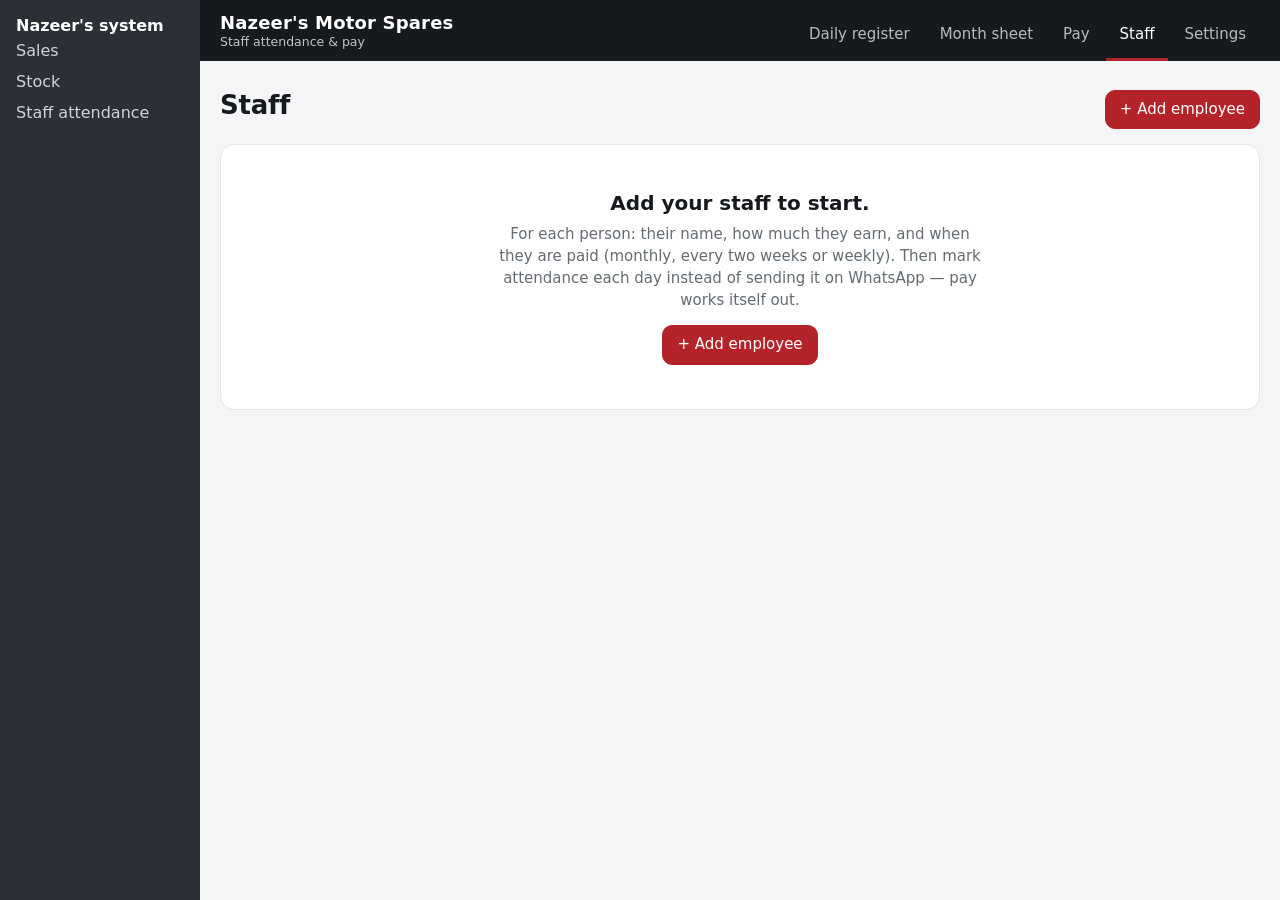
==== embed-example.html @ e1534942 "Staff attendance & pay app for Nazeer's Motor Spares Daily register, month sheet and pay worked out " ====
<!DOCTYPE html>
<html lang="en">
<head>
<meta charset="utf-8">
<meta name="viewport" content="width=device-width, initial-scale=1">
<title>Example — attendance inside another system</title>
<link rel="stylesheet" href="attendance.css">
<style>
  body { margin: 0; font-family: system-ui, sans-serif; display: grid; grid-template-columns: 200px 1fr; min-height: 100vh; }
  .host-menu { background: #2b2f36; color: #fff; padding: 16px; }
  .host-menu a { display: block; color: #cfd4da; padding: 6px 0; text-decoration: none; }
</style>
</head>
<body>
<!-- Pretend this is Nazeer's other system (stock, sales …). The attendance module lives in one element. -->
<nav class="host-menu"><b>Nazeer's system</b><a href="#">Sales</a><a href="#">Stock</a><a href="#">Staff attendance</a></nav>
<div id="staff-attendance"></div>
<script src="attendance-core.js"></script>
<script src="attendance-ui.js"></script>
<script src="embed-example.js"></script>
</body>
</html>
---- attendance.css ----
/* Nazeer's Motor Spares — attendance & pay. Every rule is scoped to .nms-att (or the print area),
   so this sheet can be added to another system without changing how that system looks. */
.nms-att {
  --na-accent: #b4232a; --na-on-accent: #fff; --na-ink: #16191d; --na-muted: #646b73; --na-line: #e3e6ea;
  --na-bg: #f4f5f7; --na-card: #fff; --na-r: 14px;
  --c-P: #1f8a4c; --c-L: #c27a00; --c-H: #6a5acd; --c-A: #c62828; --c-S: #0077a8; --c-V: #00897b; --c-O: #8a9097;
  font: 15px/1.45 system-ui, -apple-system, "Segoe UI", Roboto, sans-serif; color: var(--na-ink); background: var(--na-bg);
  min-height: 100%; position: relative; -webkit-text-size-adjust: 100%;
}
.nms-att *, .nms-att *::before, .nms-att *::after { box-sizing: border-box; }
.nms-att button, .nms-att input, .nms-att select, .nms-att textarea { font: inherit; color: inherit; }
.nms-att [hidden] { display: none !important; }
.nms-att a { color: var(--na-accent); }

.na-top { position: sticky; top: 0; z-index: 5; background: var(--na-ink); color: #fff; padding: 12px 20px 0; display: flex; flex-wrap: wrap; align-items: flex-end; justify-content: space-between; gap: 6px 20px; }
.na-brand { padding-bottom: 12px; display: grid; line-height: 1.2; }
.na-brand b { font-size: 18px; letter-spacing: .01em; }
.na-brand i { font-style: normal; font-size: 12.5px; opacity: .75; display: flex; align-items: center; gap: 6px; }
.na-dot { width: 8px; height: 8px; border-radius: 50%; background: #9aa2ab; flex: none; display: inline-block; }
.na-dot.ok { background: #2fbf6b; } .na-dot.bad { background: #e0a100; }
.na-sync { display: flex; align-items: center; gap: 8px; font-weight: 500; margin: 0 0 6px; }
.na-tabs { display: flex; gap: 2px; overflow-x: auto; scrollbar-width: none; }
.na-tabs button { border: 0; background: none; color: rgba(255, 255, 255, .7); padding: 10px 14px 12px; cursor: pointer; white-space: nowrap; border-bottom: 3px solid transparent; font-weight: 500; }
.na-tabs button:hover { color: #fff; }
.na-short { display: none; }
.na-tabs button.on { color: #fff; border-bottom-color: var(--na-accent); }

.na-main { padding: 20px; max-width: 1100px; margin: 0 auto; }
.na-head { display: flex; flex-wrap: wrap; justify-content: space-between; align-items: center; gap: 10px; margin-bottom: 6px; }
.na-h1 { font-size: 26px; margin: 6px 0 14px; letter-spacing: -.01em; }
.na-h3 { font-size: 15px; margin: 0 0 10px; }
.na-daynav, .na-actions { display: flex; flex-wrap: wrap; align-items: center; gap: 8px; }
.na-date { padding: 7px 10px; border: 1px solid var(--na-line); border-radius: 10px; background: #fff; }
.na-chip { padding: 5px 11px; border-radius: 99px; background: #fff; border: 1px solid var(--na-line); font-size: 13px; font-weight: 500; }
.na-hint { color: var(--na-muted); font-size: 13.5px; margin: 10px 0; }
.na-warn { color: #8a5a00; background: #fff4dc; border-radius: 9px; padding: 8px 11px; font-size: 13.5px; margin: 8px 0; }

.na-btn { display: inline-flex; align-items: center; justify-content: center; gap: 6px; padding: 8px 14px; border-radius: 10px; border: 1px solid #cfd4da; background: #fff; cursor: pointer; font-weight: 500; white-space: nowrap; }
.na-btn:hover { border-color: #9aa2ab; }
.na-btn:disabled { opacity: .45; cursor: default; }
.na-btn.sm { padding: 5px 11px; font-size: 13.5px; border-radius: 9px; }
.na-btn.primary { background: var(--na-accent); border-color: var(--na-accent); color: var(--na-on-accent); }
.na-btn.primary:hover { filter: brightness(1.08); }
.na-btn.wa { background: #1fa855; border-color: #1fa855; color: #fff; }
.na-btn.ghost { border-color: transparent; background: transparent; color: var(--na-muted); }
.na-btn.danger { border-color: transparent; background: transparent; color: var(--c-A); margin-top: 14px; padding-left: 0; }
.na-x { border: 0; background: none; font-size: 24px; line-height: 1; cursor: pointer; color: var(--na-muted); padding: 2px 8px; border-radius: 8px; }
.na-x.sm { font-size: 18px; }
.na-x:hover { background: #eef0f2; color: var(--na-ink); }

.na-card { background: var(--na-card); border: 1px solid var(--na-line); border-radius: var(--na-r); margin-bottom: 14px; overflow: hidden; }
.na-pad { padding: 18px 20px; }
.na-empty { padding: 44px 20px; text-align: center; display: grid; justify-items: center; gap: 6px; }
.na-empty b { font-size: 20px; }
.na-empty p { color: var(--na-muted); max-width: 52ch; margin: 0 0 8px; }
.na-closed { background: #f1f2f4; }
.na-closed p { margin: 6px 0 0; color: var(--na-muted); }

/* status colours */
.nms-att .s-P { --c: var(--c-P); } .nms-att .s-L { --c: var(--c-L); } .nms-att .s-H { --c: var(--c-H); } .nms-att .s-A { --c: var(--c-A); }
.nms-att .s-S { --c: var(--c-S); } .nms-att .s-V { --c: var(--c-V); } .nms-att .s-O { --c: var(--c-O); }

.na-tally { display: flex; flex-wrap: wrap; gap: 8px; margin-bottom: 12px; }
.na-s { display: inline-flex; gap: 6px; align-items: center; padding: 5px 11px; border-radius: 99px; background: #fff; border: 1px solid var(--na-line); font-size: 13.5px; }
.na-s::before { content: ''; width: 8px; height: 8px; border-radius: 50%; background: var(--c, #b8bec5); }
.na-s.s-none { border-color: #f0c36d; background: #fff8e8; } .na-s.s-none::before { background: #e0a100; }
.na-s.s-done { color: var(--c-P); } .na-s.s-done::before { background: var(--c-P); }

/* daily register rows */
.na-row { display: grid; grid-template-columns: minmax(150px, 1fr) auto; grid-template-areas: "who seg" "who extra"; gap: 8px 16px; padding: 13px 18px; border-bottom: 1px solid var(--na-line); align-items: center; }
.na-row:last-child { border-bottom: 0; }
.na-row.na-off { background: #fafbfc; }
.na-row.na-off .na-who b { color: var(--na-muted); }
.na-who { grid-area: who; display: grid; }
.na-who b { font-size: 16px; }
.na-who i { font-style: normal; color: var(--na-muted); font-size: 13px; }
.na-seg { grid-area: seg; display: flex; flex-wrap: wrap; gap: 5px; justify-content: flex-end; }
.na-seg button { border: 1.5px solid color-mix(in srgb, var(--c) 35%, #fff); color: var(--c); background: #fff; border-radius: 9px; padding: 6px 10px; font-size: 13.5px; font-weight: 600; cursor: pointer; min-width: 44px; min-height: 36px; }
.na-seg button:hover { background: color-mix(in srgb, var(--c) 8%, #fff); }
.na-seg button.on { background: var(--c); border-color: var(--c); color: #fff; }
.na-extra { grid-area: extra; display: flex; gap: 8px; justify-content: flex-end; }
.na-extra label { white-space: nowrap; display: flex; align-items: center; gap: 5px; font-size: 12.5px; color: var(--na-muted); }
.na-extra input { border: 1px solid var(--na-line); border-radius: 8px; padding: 5px 8px; background: #fff; }
.na-extra input[type=number] { width: 64px; }
.na-note { width: 220px; }

/* month sheet */
.na-scroll { overflow-x: auto; }
.na-grid { border-collapse: collapse; font-size: 12.5px; min-width: 100%; }
.na-grid th, .na-grid td { border: 1px solid var(--na-line); text-align: center; padding: 0; }
.na-grid thead th { padding: 5px 2px; font-weight: 600; min-width: 26px; background: #fafbfc; }
.na-grid thead th i { display: block; font-style: normal; font-weight: 400; color: var(--na-muted); font-size: 10.5px; }
.na-grid thead th.td { background: #fff1d6; }
.na-grid th.cl, .na-grid td.cl { background: #eceef1; }
.na-grid .na-sticky { position: sticky; left: 0; background: #fff; text-align: left; padding: 6px 12px; white-space: nowrap; z-index: 1; min-width: 130px; }
.na-grid td.c { width: 26px; height: 30px; cursor: pointer; font-weight: 700; color: #fff; background: var(--c, #fff); user-select: none; }
.na-grid td.c:hover { outline: 2px solid var(--na-ink); outline-offset: -2px; }
.na-grid td.off { background: #f3f4f6; }
.na-grid td.miss { color: #e0a100; font-size: 18px; }
.na-grid td.t { padding: 4px 8px; font-weight: 600; min-width: 46px; }
.na-grid td.t.bad { color: var(--c-A); }
.na-legend { display: flex; flex-wrap: wrap; gap: 6px 14px; font-size: 13px; color: var(--na-muted); }
.na-legend span { display: inline-flex; gap: 6px; align-items: center; }
.na-legend .c { display: inline-grid; place-items: center; width: 20px; height: 20px; border-radius: 5px; color: #fff; background: var(--c); font-size: 11px; }

/* pay */
.na-stats { display: grid; grid-template-columns: repeat(auto-fit, minmax(190px, 1fr)); gap: 12px; margin-bottom: 14px; }
.na-stat { background: #fff; border: 1px solid var(--na-line); border-radius: var(--na-r); padding: 14px 16px; display: grid; gap: 4px; }
.na-stat span { font-size: 13px; color: var(--na-muted); }
.na-stat b { font-size: 24px; }
.na-stat i { font-style: normal; font-size: 12.5px; color: var(--na-muted); }
.na-stat.hero { background: var(--na-ink); color: #fff; border-color: var(--na-ink); }
.na-stat.hero span, .na-stat.hero i { color: rgba(255, 255, 255, .7); }
.na-pay-head { display: flex; justify-content: space-between; align-items: center; gap: 12px; padding: 14px 18px 0; }
.na-pay-head > div { display: grid; }
.na-pay-head b { font-size: 17px; }
.na-pay-head i { font-style: normal; font-size: 13px; color: var(--na-muted); }
.na-pay-body { display: grid; grid-template-columns: 1fr minmax(260px, 360px); gap: 18px; padding: 10px 18px 6px; }
.na-period { font-weight: 600; margin-bottom: 8px; }
.na-counts { display: flex; flex-wrap: wrap; gap: 6px; }
.na-counts span { font-size: 13px; padding: 3px 9px; border-radius: 99px; background: color-mix(in srgb, var(--c, #8a9097) 10%, #fff); color: var(--c, var(--na-ink)); }
.na-lines { width: 100%; border-collapse: collapse; font-size: 14px; }
.na-lines td { padding: 5px 0; border-bottom: 1px dashed var(--na-line); }
.na-lines td + td { text-align: right; white-space: nowrap; padding-left: 12px; }
.na-lines td.neg { color: var(--c-A); }
.na-lines tr.tot td { border-bottom: 0; border-top: 2px solid var(--na-ink); font-weight: 700; font-size: 16px; padding-top: 8px; }
.na-pay-foot { display: flex; flex-wrap: wrap; gap: 8px; justify-content: flex-end; padding: 10px 18px 14px; border-top: 1px solid var(--na-line); margin-top: 8px; background: #fafbfc; }
.na-pill { font-size: 12.5px; font-weight: 600; padding: 4px 10px; border-radius: 99px; background: #eef0f2; color: var(--na-muted); white-space: nowrap; }
.na-pill.ok { background: #e1f3e8; color: var(--c-P); }
.na-pill.warn { background: #fff1d6; color: #8a5a00; }
.na-pill.bad { background: #fde3e3; color: var(--c-A); }

/* staff table */
.na-tbl { width: 100%; border-collapse: collapse; }
.na-tbl th { text-align: left; font-size: 12.5px; font-weight: 500; color: var(--na-muted); padding: 10px 18px; border-bottom: 1px solid var(--na-line); }
.na-tbl td { padding: 12px 18px; border-bottom: 1px solid var(--na-line); vertical-align: middle; }
.na-tbl td i { display: block; font-style: normal; font-size: 12.5px; color: var(--na-muted); }
.na-tbl td.r { text-align: right; }
.na-tbl tbody tr { cursor: pointer; }
.na-tbl tbody tr:hover { background: #fafbfc; }
.na-tbl tbody tr:last-child td { border-bottom: 0; }
.na-tbl tr.na-off td { color: var(--na-muted); }

/* sign-in screen */
.na-gate { min-height: 100vh; min-height: 100dvh; display: grid; place-items: center; padding: 24px 16px; background: var(--na-ink); }
.na-gate-box { width: min(380px, 100%); background: #fff; border-radius: 18px; padding: 28px 24px 22px; display: grid; gap: 14px; box-shadow: 0 30px 70px -30px rgba(0, 0, 0, .6); }
.na-gate-mark { width: 56px; height: 56px; border-radius: 14px; background: var(--na-accent); color: #fff; display: grid; place-items: center; font-weight: 700; font-size: 17px; letter-spacing: .02em; }
.na-gate-box h1 { font-size: 22px; margin: 4px 0 0; }
.na-gate-box > p { margin: -6px 0 4px; color: var(--na-muted); }
.na-gate-go { padding: 12px; font-size: 16px; margin-top: 4px; }
.na-gate-box .na-fld input { font-size: 16px; padding: 11px 12px; }
.na-gate-small { font-size: 12.5px; color: var(--na-muted); margin: 0 !important; text-align: center; }

/* forms & modal */
.na-form { display: grid; gap: 12px; }
.na-form.g2 { grid-template-columns: repeat(2, minmax(0, 1fr)); }
.na-form .span2 { grid-column: 1 / -1; }
.na-fld { display: grid; gap: 5px; }
.na-fld > span { font-size: 13px; font-weight: 500; color: var(--na-muted); }
.na-fld > i { font-style: normal; font-size: 12px; color: var(--na-muted); }
.na-fld input, .na-fld select, .na-fld textarea { border: 1px solid #cfd4da; border-radius: 10px; padding: 9px 11px; background: #fff; width: 100%; }
.na-fld input:focus, .na-fld select:focus, .na-fld textarea:focus { outline: 0; border-color: var(--na-accent); box-shadow: 0 0 0 3px color-mix(in srgb, var(--na-accent) 15%, transparent); }
.na-days { display: flex; flex-wrap: wrap; gap: 6px; }
.na-days label { display: inline-flex; align-items: center; gap: 5px; border: 1px solid #cfd4da; border-radius: 9px; padding: 6px 10px; cursor: pointer; font-size: 14px; }
.na-days input, .na-check input { accent-color: var(--na-accent); width: 16px; height: 16px; }
.na-check { display: flex; gap: 8px; align-items: center; font-size: 14px; }
.na-modal-back { position: fixed; inset: 0; z-index: 50; background: rgba(15, 18, 22, .45); display: grid; place-items: start center; padding: 6vh 14px; overflow-y: auto; }
.na-modal { background: #fff; border-radius: 16px; width: min(620px, 100%); box-shadow: 0 24px 60px -20px rgba(0, 0, 0, .45); }
.na-modal header { display: flex; justify-content: space-between; align-items: center; padding: 16px 20px 6px; }
.na-modal h2 { font-size: 19px; margin: 0; }
.na-modal-body { padding: 8px 20px 16px; }
.na-modal-body p { margin: 0 0 10px; }
.na-modal footer { display: flex; justify-content: flex-end; gap: 8px; padding: 12px 20px; border-top: 1px solid var(--na-line); }
.na-toast { position: fixed; left: 50%; bottom: 24px; transform: translate(-50%, 20px); background: var(--na-ink); color: #fff; padding: 10px 18px; border-radius: 12px; opacity: 0; pointer-events: none; transition: .2s; z-index: 60; font-size: 14px; }
.na-toast.on { opacity: 1; transform: translate(-50%, 0); }

@media (max-width: 760px) {
  .na-long { display: none; } .na-short { display: inline; }
  .na-tabs { width: 100%; justify-content: space-between; }
  .na-tabs button { padding: 10px 8px 12px; }
  .na-main { padding: 14px 12px; }
  .na-top { padding: 10px 12px 0; }
  .na-row { grid-template-columns: minmax(0, 1fr); grid-template-areas: "who" "seg" "extra"; padding: 12px; }
  .na-seg, .na-extra { justify-content: flex-start; }
  .na-seg { display: grid; grid-template-columns: repeat(4, minmax(0, 1fr)); }
  .na-seg button { padding: 8px 4px; min-width: 0; }
  .na-note { flex: 1; width: auto; min-width: 0; }
  .na-pay-body { grid-template-columns: 1fr; }
  .na-form.g2 { grid-template-columns: 1fr; }
  .na-tbl th:nth-child(3), .na-tbl td:nth-child(3) { display: none; }
  .na-h1 { font-size: 22px; }
}

/* ---------- printing (pay slips, month sheet) ---------- */
.nms-print { display: none; }
@media print {
  body.nms-printing > :not(.nms-print) { display: none !important; }
  body.nms-printing .nms-print { display: block; font: 12.5px/1.45 system-ui, -apple-system, "Segoe UI", Roboto, sans-serif; color: #111; }
  body.nms-printing { background: #fff; }
}
@page { margin: 14mm; }
.nms-print table { border-collapse: collapse; width: 100%; }
.nap-slip header { display: flex; justify-content: space-between; border-bottom: 3px solid #b4232a; padding-bottom: 10px; margin-bottom: 16px; }
.nap-slip h1 { font-size: 22px; margin: 0; } .nap-slip h2 { font-size: 18px; margin: 0; text-transform: uppercase; letter-spacing: .06em; }
.nap-slip header p { margin: 3px 0 0; color: #555; } .nap-slip .r { text-align: right; }
.nap-slip h3 { font-size: 12px; text-transform: uppercase; letter-spacing: .08em; color: #666; margin: 18px 0 6px; }
.nap-slip .kv th { text-align: left; font-weight: 500; color: #666; width: 18%; padding: 4px 0; }
.nap-slip .kv td { width: 32%; padding: 4px 0; font-weight: 600; }
.nap-slip .lines td { padding: 6px 0; border-bottom: 1px solid #ddd; }
.nap-slip .lines td + td { text-align: right; }
.nap-slip .lines .tot td { font-weight: 700; font-size: 15px; border-top: 2px solid #111; border-bottom: 0; }
.nap-slip .sign { display: flex; gap: 40px; margin-top: 60px; }
.nap-slip .sign div { flex: 1; border-top: 1px solid #111; padding-top: 6px; color: #555; }
.nap-month h1 { font-size: 16px; margin: 0 0 10px; }
.nap-month table { font-size: 10px; }
.nap-month th, .nap-month td { border: 1px solid #999; text-align: center; padding: 3px 2px; }
.nap-month th i { display: block; font-style: normal; font-weight: 400; }
.nap-month td.c.s-A { font-weight: 700; text-decoration: underline; }
.nap-month td.off, .nap-month .cl { background: #eee; }
.nap-month .na-sticky { text-align: left; padding: 3px 6px; white-space: nowrap; }
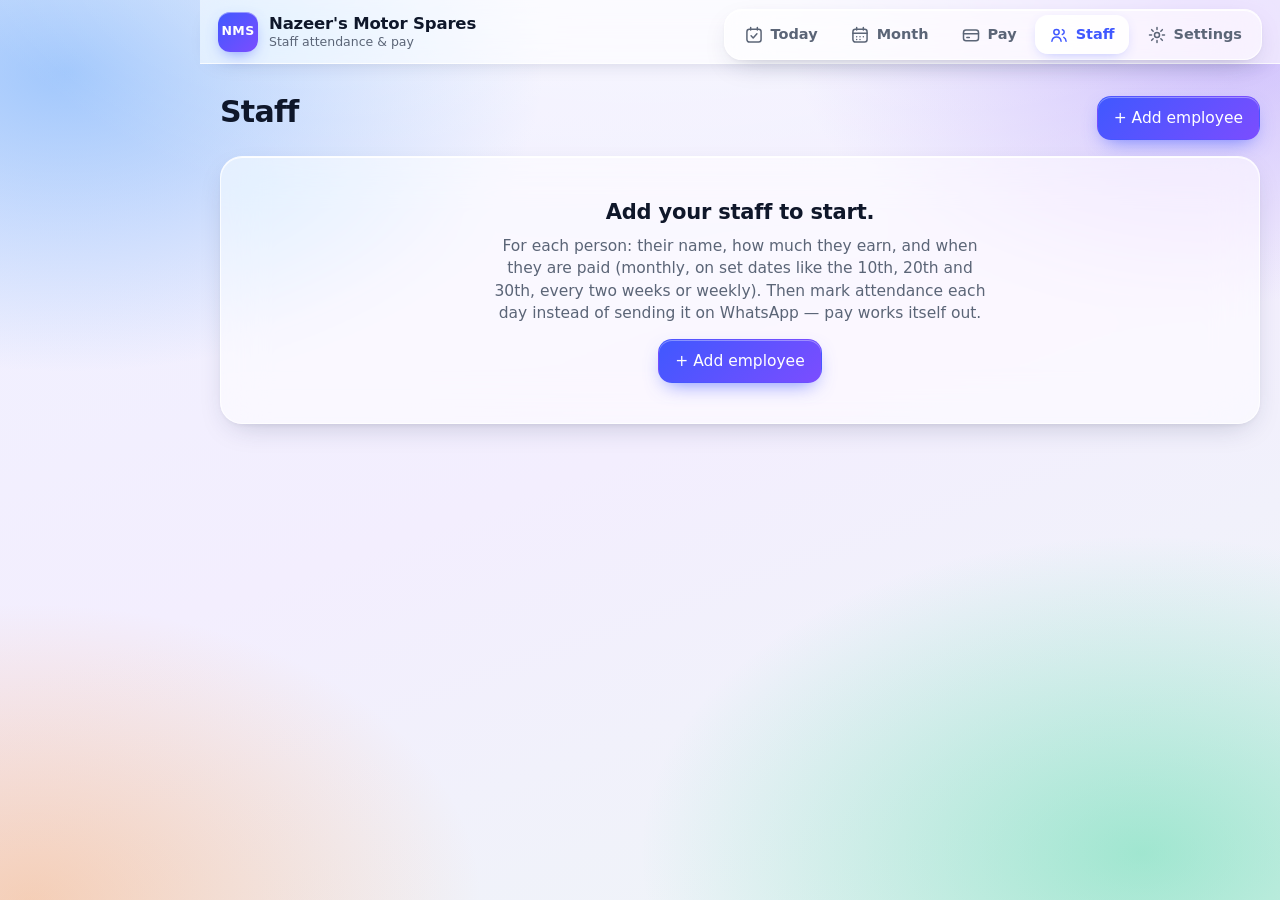
==== commit 33df032f: "PDF pay slips, made on the phone and shared straight to WhatsApp A one-page A4 pay slip (attendance," ====
--- a/embed-example.html
+++ b/embed-example.html
@@ -16,6 +16,7 @@
 <nav class="host-menu"><b>Nazeer's system</b><a href="#">Sales</a><a href="#">Stock</a><a href="#">Staff attendance</a></nav>
 <div id="staff-attendance"></div>
 <script src="attendance-core.js"></script>
+<script src="attendance-pdf.js"></script>
 <script src="attendance-ui.js"></script>
 <script src="embed-example.js"></script>
 </body>
--- a/attendance.css
+++ b/attendance.css
@@ -1,194 +1,331 @@
-/* Nazeer's Motor Spares — attendance & pay. Every rule is scoped to .nms-att (or the print area),
-   so this sheet can be added to another system without changing how that system looks. */
+/* Nazeer's Motor Spares — attendance & pay. Liquid-glass look.
+   Every rule is scoped to .nms-att (or the print area), so this sheet can be added to another
+   system without changing how that system looks. */
 .nms-att {
-  --na-accent: #b4232a; --na-on-accent: #fff; --na-ink: #16191d; --na-muted: #646b73; --na-line: #e3e6ea;
-  --na-bg: #f4f5f7; --na-card: #fff; --na-r: 14px;
-  --c-P: #1f8a4c; --c-L: #c27a00; --c-H: #6a5acd; --c-A: #c62828; --c-S: #0077a8; --c-V: #00897b; --c-O: #8a9097;
-  font: 15px/1.45 system-ui, -apple-system, "Segoe UI", Roboto, sans-serif; color: var(--na-ink); background: var(--na-bg);
-  min-height: 100%; position: relative; -webkit-text-size-adjust: 100%;
-}
+  --na-accent: #4058ff; --na-accent-2: #7b4dff; --na-on-accent: #fff;
+  --na-ink: #0f172a; --na-muted: #5b6577; --na-line: rgba(15, 23, 42, .09);
+  --na-glass: rgba(255, 255, 255, .56); --na-glass-strong: rgba(255, 255, 255, .74);
+  --na-rim: rgba(255, 255, 255, .78); --na-blur: blur(22px) saturate(180%);
+  --na-shadow: 0 10px 30px -12px rgba(30, 41, 80, .28), 0 2px 6px -2px rgba(30, 41, 80, .08);
+  --na-r: 22px;
+  --c-P: #16a34a; --c-L: #d97706; --c-H: #7c3aed; --c-A: #e11d48; --c-S: #0284c7; --c-V: #0d9488; --c-O: #64748b;
+  font: 15.5px/1.45 -apple-system, BlinkMacSystemFont, "SF Pro Text", "Segoe UI", Roboto, system-ui, sans-serif;
+  color: var(--na-ink); background: #eaf0fb;
+  min-height: 100vh; min-height: 100dvh; position: relative; isolation: isolate; -webkit-text-size-adjust: 100%;
+  -webkit-tap-highlight-color: transparent;
+}
+/* the moving colour behind the glass */
+.nms-att::before, .nms-att::after { content: ''; position: fixed; inset: -20%; z-index: -1; pointer-events: none; }
+.nms-att::before {
+  background:
+    radial-gradient(38% 34% at 18% 20%, rgba(96, 165, 250, .55), transparent 70%),
+    radial-gradient(34% 32% at 82% 16%, rgba(167, 139, 250, .5), transparent 70%),
+    radial-gradient(40% 36% at 78% 82%, rgba(52, 211, 153, .42), transparent 70%),
+    radial-gradient(36% 34% at 16% 86%, rgba(251, 146, 60, .36), transparent 70%),
+    linear-gradient(160deg, #eef3ff, #f3eefe 50%, #ecf8f4);
+  animation: na-drift 28s ease-in-out infinite alternate;
+}
+.nms-att::after { background: radial-gradient(60% 50% at 50% 0%, rgba(255, 255, 255, .65), transparent 70%); }
+@keyframes na-drift {
+  0% { transform: translate3d(0, 0, 0) scale(1); }
+  50% { transform: translate3d(3%, -2%, 0) scale(1.06) rotate(2deg); }
+  100% { transform: translate3d(-3%, 2%, 0) scale(1.03) rotate(-2deg); }
+}
+@media (prefers-reduced-motion: reduce) { .nms-att::before { animation: none; } }
+
 .nms-att *, .nms-att *::before, .nms-att *::after { box-sizing: border-box; }
 .nms-att button, .nms-att input, .nms-att select, .nms-att textarea { font: inherit; color: inherit; }
+.nms-att button { touch-action: manipulation; }
 .nms-att [hidden] { display: none !important; }
 .nms-att a { color: var(--na-accent); }
 
-.na-top { position: sticky; top: 0; z-index: 5; background: var(--na-ink); color: #fff; padding: 12px 20px 0; display: flex; flex-wrap: wrap; align-items: flex-end; justify-content: space-between; gap: 6px 20px; }
-.na-brand { padding-bottom: 12px; display: grid; line-height: 1.2; }
-.na-brand b { font-size: 18px; letter-spacing: .01em; }
-.na-brand i { font-style: normal; font-size: 12.5px; opacity: .75; display: flex; align-items: center; gap: 6px; }
-.na-dot { width: 8px; height: 8px; border-radius: 50%; background: #9aa2ab; flex: none; display: inline-block; }
-.na-dot.ok { background: #2fbf6b; } .na-dot.bad { background: #e0a100; }
-.na-sync { display: flex; align-items: center; gap: 8px; font-weight: 500; margin: 0 0 6px; }
-.na-tabs { display: flex; gap: 2px; overflow-x: auto; scrollbar-width: none; }
-.na-tabs button { border: 0; background: none; color: rgba(255, 255, 255, .7); padding: 10px 14px 12px; cursor: pointer; white-space: nowrap; border-bottom: 3px solid transparent; font-weight: 500; }
-.na-tabs button:hover { color: #fff; }
+/* glass surfaces */
+.na-top, .na-card, .na-stat, .na-tabs, .na-modal, .na-gate-box, .na-s, .na-chip {
+  background: var(--na-glass); -webkit-backdrop-filter: var(--na-blur); backdrop-filter: var(--na-blur);
+  border: 1px solid var(--na-rim); box-shadow: var(--na-shadow), inset 0 1px 0 rgba(255, 255, 255, .9);
+}
+@supports not ((backdrop-filter: blur(1px)) or (-webkit-backdrop-filter: blur(1px))) {
+  .na-top, .na-card, .na-stat, .na-tabs, .na-modal, .na-gate-box, .na-s, .na-chip { background: rgba(255, 255, 255, .92); }
+}
+
+/* header and sections */
+.na-top { position: sticky; top: 0; z-index: 20; display: flex; align-items: center; justify-content: flex-start; min-height: 64px; gap: 12px 20px; padding: 10px 18px; padding-top: max(10px, env(safe-area-inset-top)); border-width: 0 0 1px; border-radius: 0; box-shadow: 0 8px 24px -18px rgba(30, 41, 80, .4); }
+.na-brand { display: flex; align-items: center; gap: 11px; min-width: 0; }
+.na-brand > span:last-child { display: grid; line-height: 1.2; min-width: 0; }
+.na-brand b { font-size: 16.5px; letter-spacing: -.01em; white-space: nowrap; overflow: hidden; text-overflow: ellipsis; }
+.na-brand i { font-style: normal; font-size: 12.5px; color: var(--na-muted); display: flex; align-items: center; gap: 6px; }
+.na-logo { flex: none; width: 40px; height: 40px; border-radius: 12px; display: grid; place-items: center; font-weight: 800; font-size: 12.5px; letter-spacing: .03em; color: #fff; background: linear-gradient(135deg, var(--na-accent), var(--na-accent-2)); box-shadow: 0 6px 16px -6px rgba(64, 88, 255, .7), inset 0 1px 0 rgba(255, 255, 255, .4); }
+.na-dot { width: 8px; height: 8px; border-radius: 50%; background: #94a3b8; flex: none; display: inline-block; }
+.na-dot.ok { background: #22c55e; box-shadow: 0 0 0 3px rgba(34, 197, 94, .18); } .na-dot.bad { background: #f59e0b; box-shadow: 0 0 0 3px rgba(245, 158, 11, .2); }
+.na-sync { display: flex; align-items: center; gap: 8px; font-weight: 600; margin: 0 0 6px; }
+
+/* the tab bar sits outside the (glass) header, so it can be fixed to the screen */
+.na-tabs { display: flex; gap: 4px; padding: 5px; border-radius: 18px; position: fixed; z-index: 30; top: max(9px, env(safe-area-inset-top)); right: 18px; }
+.na-tabs button { display: flex; align-items: center; gap: 7px; border: 0; background: none; color: var(--na-muted); padding: 9px 14px; border-radius: 13px; cursor: pointer; font-weight: 600; font-size: 14.5px; transition: background .2s, color .2s; }
+.na-tabs button svg { width: 20px; height: 20px; }
+.na-tabs button:hover { color: var(--na-ink); }
+.na-tabs button.on { color: var(--na-accent); background: rgba(255, 255, 255, .9); box-shadow: 0 4px 14px -6px rgba(64, 88, 255, .45); }
 .na-short { display: none; }
-.na-tabs button.on { color: #fff; border-bottom-color: var(--na-accent); }
-
-.na-main { padding: 20px; max-width: 1100px; margin: 0 auto; }
+
+.na-main { padding: 22px 20px 40px; max-width: 1080px; margin: 0 auto; }
 .na-head { display: flex; flex-wrap: wrap; justify-content: space-between; align-items: center; gap: 10px; margin-bottom: 6px; }
-.na-h1 { font-size: 26px; margin: 6px 0 14px; letter-spacing: -.01em; }
-.na-h3 { font-size: 15px; margin: 0 0 10px; }
+.na-h1 { font-size: 30px; font-weight: 750; margin: 4px 0 16px; letter-spacing: -.025em; }
+.na-h3 { font-size: 16px; margin: 0 0 10px; letter-spacing: -.01em; }
 .na-daynav, .na-actions { display: flex; flex-wrap: wrap; align-items: center; gap: 8px; }
-.na-date { padding: 7px 10px; border: 1px solid var(--na-line); border-radius: 10px; background: #fff; }
-.na-chip { padding: 5px 11px; border-radius: 99px; background: #fff; border: 1px solid var(--na-line); font-size: 13px; font-weight: 500; }
+.na-date { padding: 8px 12px; border: 1px solid var(--na-rim); border-radius: 12px; background: var(--na-glass-strong); }
+.na-chip { padding: 6px 12px; border-radius: 99px; font-size: 13.5px; font-weight: 600; }
 .na-hint { color: var(--na-muted); font-size: 13.5px; margin: 10px 0; }
-.na-warn { color: #8a5a00; background: #fff4dc; border-radius: 9px; padding: 8px 11px; font-size: 13.5px; margin: 8px 0; }
-
-.na-btn { display: inline-flex; align-items: center; justify-content: center; gap: 6px; padding: 8px 14px; border-radius: 10px; border: 1px solid #cfd4da; background: #fff; cursor: pointer; font-weight: 500; white-space: nowrap; }
-.na-btn:hover { border-color: #9aa2ab; }
-.na-btn:disabled { opacity: .45; cursor: default; }
-.na-btn.sm { padding: 5px 11px; font-size: 13.5px; border-radius: 9px; }
-.na-btn.primary { background: var(--na-accent); border-color: var(--na-accent); color: var(--na-on-accent); }
-.na-btn.primary:hover { filter: brightness(1.08); }
-.na-btn.wa { background: #1fa855; border-color: #1fa855; color: #fff; }
-.na-btn.ghost { border-color: transparent; background: transparent; color: var(--na-muted); }
-.na-btn.danger { border-color: transparent; background: transparent; color: var(--c-A); margin-top: 14px; padding-left: 0; }
-.na-x { border: 0; background: none; font-size: 24px; line-height: 1; cursor: pointer; color: var(--na-muted); padding: 2px 8px; border-radius: 8px; }
-.na-x.sm { font-size: 18px; }
-.na-x:hover { background: #eef0f2; color: var(--na-ink); }
-
-.na-card { background: var(--na-card); border: 1px solid var(--na-line); border-radius: var(--na-r); margin-bottom: 14px; overflow: hidden; }
+.na-center { text-align: center; justify-content: center; display: flex; }
+p.na-center { display: block; }
+.na-warn { color: #8a5300; background: rgba(254, 243, 199, .85); border: 1px solid rgba(251, 191, 36, .45); border-radius: 14px; padding: 9px 12px; font-size: 13.5px; margin: 8px 0; }
+
+/* buttons */
+.na-btn { display: inline-flex; align-items: center; justify-content: center; gap: 6px; min-height: 44px; padding: 9px 16px; border-radius: 14px; border: 1px solid var(--na-rim); background: var(--na-glass-strong); -webkit-backdrop-filter: blur(12px); backdrop-filter: blur(12px); cursor: pointer; font-weight: 600; white-space: nowrap; box-shadow: 0 2px 8px -4px rgba(30, 41, 80, .25), inset 0 1px 0 rgba(255, 255, 255, .9); transition: transform .08s, box-shadow .2s, filter .2s; }
+.na-btn:hover { box-shadow: 0 6px 16px -8px rgba(30, 41, 80, .35), inset 0 1px 0 #fff; }
+.na-btn:active { transform: scale(.97); }
+.na-btn:disabled { opacity: .45; cursor: default; transform: none; }
+.na-btn.sm { min-height: 36px; padding: 6px 12px; font-size: 13.5px; border-radius: 11px; }
+.na-btn.primary { color: #fff; border-color: transparent; background: linear-gradient(135deg, var(--na-accent), var(--na-accent-2)); box-shadow: 0 8px 20px -8px rgba(64, 88, 255, .75), inset 0 1px 0 rgba(255, 255, 255, .35); }
+.na-btn.primary:hover { filter: brightness(1.06); }
+.na-btn.wa { color: #fff; border-color: transparent; background: linear-gradient(135deg, #22c55e, #16a34a); box-shadow: 0 8px 20px -10px rgba(22, 163, 74, .8), inset 0 1px 0 rgba(255, 255, 255, .35); }
+.na-btn.ghost { background: transparent; border-color: transparent; box-shadow: none; color: var(--na-muted); -webkit-backdrop-filter: none; backdrop-filter: none; }
+.na-btn.danger { background: transparent; border-color: transparent; box-shadow: none; color: var(--c-A); margin-top: 14px; padding-left: 0; }
+.na-btn.danger-outline { color: var(--c-A); border-color: rgba(225, 29, 72, .3); }
+.na-round { width: 44px; height: 44px; border-radius: 50%; border: 1px solid var(--na-rim); background: var(--na-glass-strong); font-size: 24px; line-height: 1; cursor: pointer; box-shadow: var(--na-shadow); display: grid; place-items: center; padding-bottom: 3px; }
+.na-round:active { transform: scale(.94); }
+.na-x { border: 0; background: rgba(15, 23, 42, .06); width: 34px; height: 34px; border-radius: 50%; font-size: 21px; line-height: 1; cursor: pointer; color: var(--na-muted); display: grid; place-items: center; }
+.na-x.sm { width: 28px; height: 28px; font-size: 17px; }
+.na-x:hover { background: rgba(15, 23, 42, .1); color: var(--na-ink); }
+
+/* cards */
+.na-card { border-radius: var(--na-r); margin-bottom: 14px; overflow: hidden; }
 .na-pad { padding: 18px 20px; }
-.na-empty { padding: 44px 20px; text-align: center; display: grid; justify-items: center; gap: 6px; }
-.na-empty b { font-size: 20px; }
-.na-empty p { color: var(--na-muted); max-width: 52ch; margin: 0 0 8px; }
-.na-closed { background: #f1f2f4; }
+.na-empty { padding: 40px 20px; text-align: center; display: grid; justify-items: center; gap: 8px; }
+.na-empty b { font-size: 21px; letter-spacing: -.01em; }
+.na-empty p { color: var(--na-muted); max-width: 50ch; margin: 0 0 6px; }
+.na-closed { background: rgba(241, 245, 249, .7); }
 .na-closed p { margin: 6px 0 0; color: var(--na-muted); }
 
 /* status colours */
 .nms-att .s-P { --c: var(--c-P); } .nms-att .s-L { --c: var(--c-L); } .nms-att .s-H { --c: var(--c-H); } .nms-att .s-A { --c: var(--c-A); }
 .nms-att .s-S { --c: var(--c-S); } .nms-att .s-V { --c: var(--c-V); } .nms-att .s-O { --c: var(--c-O); }
 
-.na-tally { display: flex; flex-wrap: wrap; gap: 8px; margin-bottom: 12px; }
-.na-s { display: inline-flex; gap: 6px; align-items: center; padding: 5px 11px; border-radius: 99px; background: #fff; border: 1px solid var(--na-line); font-size: 13.5px; }
-.na-s::before { content: ''; width: 8px; height: 8px; border-radius: 50%; background: var(--c, #b8bec5); }
-.na-s.s-none { border-color: #f0c36d; background: #fff8e8; } .na-s.s-none::before { background: #e0a100; }
-.na-s.s-done { color: var(--c-P); } .na-s.s-done::before { background: var(--c-P); }
-
-/* daily register rows */
-.na-row { display: grid; grid-template-columns: minmax(150px, 1fr) auto; grid-template-areas: "who seg" "who extra"; gap: 8px 16px; padding: 13px 18px; border-bottom: 1px solid var(--na-line); align-items: center; }
-.na-row:last-child { border-bottom: 0; }
-.na-row.na-off { background: #fafbfc; }
-.na-row.na-off .na-who b { color: var(--na-muted); }
-.na-who { grid-area: who; display: grid; }
-.na-who b { font-size: 16px; }
+/* today */
+.na-dayhead { display: flex; align-items: center; justify-content: center; gap: 14px; margin: 2px 0 10px; }
+.na-daytitle { position: relative; display: grid; text-align: center; cursor: pointer; min-width: 170px; }
+.na-daytitle span { font-size: 13px; font-weight: 700; color: var(--na-accent); text-transform: uppercase; letter-spacing: .08em; }
+.na-daytitle b { font-size: 25px; letter-spacing: -.02em; }
+.na-daytitle input { position: absolute; inset: 0; opacity: 0; width: 100%; height: 100%; cursor: pointer; border: 0; }
+.na-tally { display: flex; flex-wrap: wrap; justify-content: center; gap: 7px; margin: 6px 0 12px; }
+.na-s { display: inline-flex; gap: 6px; align-items: center; padding: 6px 12px; border-radius: 99px; font-size: 13.5px; font-weight: 500; }
+.na-s::before { content: ''; width: 8px; height: 8px; border-radius: 50%; background: var(--c, #94a3b8); }
+.na-s.s-none { background: rgba(254, 243, 199, .8); } .na-s.s-none::before { background: #f59e0b; }
+.na-s.s-done { color: var(--c-P); font-weight: 600; } .na-s.s-done::before { display: none; }
+.na-quick { display: flex; flex-wrap: wrap; gap: 8px; margin-bottom: 14px; }
+.na-quick .na-btn { flex: 1 1 auto; }
+.na-quick .na-btn.primary { flex: 2 1 220px; }
+.na-list { display: grid; gap: 10px; }
+.na-list .na-card { margin: 0; }
+.na-row { display: grid; grid-template-columns: minmax(140px, 1fr) minmax(0, 2.2fr); align-items: center; gap: 10px 16px; padding: 14px 16px; }
+.na-row.na-off { opacity: .72; }
+.na-who { display: grid; min-width: 0; }
+.na-who b { font-size: 17px; letter-spacing: -.01em; }
 .na-who i { font-style: normal; color: var(--na-muted); font-size: 13px; }
-.na-seg { grid-area: seg; display: flex; flex-wrap: wrap; gap: 5px; justify-content: flex-end; }
-.na-seg button { border: 1.5px solid color-mix(in srgb, var(--c) 35%, #fff); color: var(--c); background: #fff; border-radius: 9px; padding: 6px 10px; font-size: 13.5px; font-weight: 600; cursor: pointer; min-width: 44px; min-height: 36px; }
-.na-seg button:hover { background: color-mix(in srgb, var(--c) 8%, #fff); }
-.na-seg button.on { background: var(--c); border-color: var(--c); color: #fff; }
-.na-extra { grid-area: extra; display: flex; gap: 8px; justify-content: flex-end; }
-.na-extra label { white-space: nowrap; display: flex; align-items: center; gap: 5px; font-size: 12.5px; color: var(--na-muted); }
-.na-extra input { border: 1px solid var(--na-line); border-radius: 8px; padding: 5px 8px; background: #fff; }
-.na-extra input[type=number] { width: 64px; }
-.na-note { width: 220px; }
+.na-who em { font-style: normal; color: var(--na-accent); font-weight: 600; }
+.na-seg { display: grid; grid-template-columns: repeat(5, minmax(0, 1fr)); gap: 6px; }
+.na-seg button { min-height: 48px; border-radius: 14px; border: 1.5px solid color-mix(in srgb, var(--c, #94a3b8) 30%, transparent); background: color-mix(in srgb, var(--c, #94a3b8) 7%, rgba(255, 255, 255, .7)); color: var(--c, var(--na-ink)); font-weight: 650; font-size: 14px; cursor: pointer; padding: 6px 4px; transition: transform .08s, background .15s, box-shadow .15s; }
+.na-seg button:active { transform: scale(.95); }
+.na-seg button.on { background: var(--c); border-color: var(--c); color: #fff; box-shadow: 0 6px 16px -6px var(--c), inset 0 1px 0 rgba(255, 255, 255, .35); }
+.na-seg .na-more:not(.on) { --c: var(--na-muted); border-style: dashed; }
+.na-moregrid { display: grid; grid-template-columns: repeat(2, minmax(0, 1fr)); gap: 8px; }
+.na-morebtn { min-height: 52px; border-radius: 14px; border: 1.5px solid color-mix(in srgb, var(--c, #94a3b8) 35%, transparent); background: color-mix(in srgb, var(--c, #94a3b8) 8%, #fff); color: var(--c, var(--na-ink)); font-weight: 650; cursor: pointer; }
+.na-morebtn.on { background: var(--c); color: #fff; border-color: var(--c); }
 
 /* month sheet */
-.na-scroll { overflow-x: auto; }
-.na-grid { border-collapse: collapse; font-size: 12.5px; min-width: 100%; }
-.na-grid th, .na-grid td { border: 1px solid var(--na-line); text-align: center; padding: 0; }
-.na-grid thead th { padding: 5px 2px; font-weight: 600; min-width: 26px; background: #fafbfc; }
-.na-grid thead th i { display: block; font-style: normal; font-weight: 400; color: var(--na-muted); font-size: 10.5px; }
-.na-grid thead th.td { background: #fff1d6; }
-.na-grid th.cl, .na-grid td.cl { background: #eceef1; }
-.na-grid .na-sticky { position: sticky; left: 0; background: #fff; text-align: left; padding: 6px 12px; white-space: nowrap; z-index: 1; min-width: 130px; }
-.na-grid td.c { width: 26px; height: 30px; cursor: pointer; font-weight: 700; color: #fff; background: var(--c, #fff); user-select: none; }
-.na-grid td.c:hover { outline: 2px solid var(--na-ink); outline-offset: -2px; }
-.na-grid td.off { background: #f3f4f6; }
-.na-grid td.miss { color: #e0a100; font-size: 18px; }
-.na-grid td.t { padding: 4px 8px; font-weight: 600; min-width: 46px; }
+.na-scroll { overflow-x: auto; -webkit-overflow-scrolling: touch; }
+.na-grid { border-collapse: separate; border-spacing: 3px; font-size: 12.5px; min-width: 100%; padding: 6px; }
+.na-grid th, .na-grid td { text-align: center; padding: 0; }
+.na-grid thead th { padding: 5px 2px; font-weight: 650; min-width: 28px; border-radius: 8px; }
+.na-grid thead th i { display: block; font-style: normal; font-weight: 500; color: var(--na-muted); font-size: 10.5px; }
+.na-grid thead th.td { background: linear-gradient(135deg, var(--na-accent), var(--na-accent-2)); color: #fff; }
+.na-grid thead th.td i { color: rgba(255, 255, 255, .8); }
+.na-grid th.cl, .na-grid td.cl { background: rgba(148, 163, 184, .2); }
+.na-grid .na-sticky { position: sticky; left: 0; background: rgba(255, 255, 255, .9); text-align: left; padding: 6px 12px; white-space: nowrap; z-index: 1; min-width: 120px; border-radius: 10px; }
+.na-grid td.c { width: 28px; height: 32px; border-radius: 8px; cursor: pointer; font-weight: 750; color: #fff; background: var(--c, rgba(255, 255, 255, .6)); user-select: none; }
+.na-grid td.c:hover { box-shadow: 0 0 0 2px var(--na-ink) inset; }
+.na-grid td.off { background: rgba(148, 163, 184, .16); }
+.na-grid td.miss { color: #f59e0b; font-size: 18px; }
+.na-grid td.t { padding: 4px 8px; font-weight: 700; min-width: 48px; background: rgba(255, 255, 255, .6); border-radius: 8px; }
 .na-grid td.t.bad { color: var(--c-A); }
 .na-legend { display: flex; flex-wrap: wrap; gap: 6px 14px; font-size: 13px; color: var(--na-muted); }
 .na-legend span { display: inline-flex; gap: 6px; align-items: center; }
-.na-legend .c { display: inline-grid; place-items: center; width: 20px; height: 20px; border-radius: 5px; color: #fff; background: var(--c); font-size: 11px; }
+.na-legend .c { display: inline-grid; place-items: center; width: 22px; height: 22px; border-radius: 7px; color: #fff; background: var(--c); font-size: 11px; }
 
 /* pay */
 .na-stats { display: grid; grid-template-columns: repeat(auto-fit, minmax(190px, 1fr)); gap: 12px; margin-bottom: 14px; }
-.na-stat { background: #fff; border: 1px solid var(--na-line); border-radius: var(--na-r); padding: 14px 16px; display: grid; gap: 4px; }
+.na-stat { border-radius: var(--na-r); padding: 16px 18px; display: grid; gap: 4px; }
 .na-stat span { font-size: 13px; color: var(--na-muted); }
-.na-stat b { font-size: 24px; }
+.na-stat b { font-size: 26px; letter-spacing: -.02em; }
 .na-stat i { font-style: normal; font-size: 12.5px; color: var(--na-muted); }
-.na-stat.hero { background: var(--na-ink); color: #fff; border-color: var(--na-ink); }
-.na-stat.hero span, .na-stat.hero i { color: rgba(255, 255, 255, .7); }
-.na-pay-head { display: flex; justify-content: space-between; align-items: center; gap: 12px; padding: 14px 18px 0; }
+.na-stat.hero { color: #fff; border-color: transparent; background: linear-gradient(135deg, var(--na-accent), var(--na-accent-2)); box-shadow: 0 14px 30px -14px rgba(64, 88, 255, .8), inset 0 1px 0 rgba(255, 255, 255, .35); }
+.na-stat.hero span, .na-stat.hero i { color: rgba(255, 255, 255, .8); }
+.na-pay-head { display: flex; justify-content: space-between; align-items: center; gap: 12px; padding: 16px 18px 0; }
 .na-pay-head > div { display: grid; }
-.na-pay-head b { font-size: 17px; }
+.na-pay-head b { font-size: 17.5px; letter-spacing: -.01em; }
 .na-pay-head i { font-style: normal; font-size: 13px; color: var(--na-muted); }
 .na-pay-body { display: grid; grid-template-columns: 1fr minmax(260px, 360px); gap: 18px; padding: 10px 18px 6px; }
-.na-period { font-weight: 600; margin-bottom: 8px; }
+.na-period { font-weight: 650; margin-bottom: 8px; }
 .na-counts { display: flex; flex-wrap: wrap; gap: 6px; }
-.na-counts span { font-size: 13px; padding: 3px 9px; border-radius: 99px; background: color-mix(in srgb, var(--c, #8a9097) 10%, #fff); color: var(--c, var(--na-ink)); }
+.na-counts span { font-size: 13px; padding: 4px 10px; border-radius: 99px; background: color-mix(in srgb, var(--c, #64748b) 12%, rgba(255, 255, 255, .7)); color: var(--c, var(--na-ink)); font-weight: 500; }
 .na-lines { width: 100%; border-collapse: collapse; font-size: 14px; }
-.na-lines td { padding: 5px 0; border-bottom: 1px dashed var(--na-line); }
+.na-lines td { padding: 6px 0; border-bottom: 1px dashed var(--na-line); }
 .na-lines td + td { text-align: right; white-space: nowrap; padding-left: 12px; }
 .na-lines td.neg { color: var(--c-A); }
-.na-lines tr.tot td { border-bottom: 0; border-top: 2px solid var(--na-ink); font-weight: 700; font-size: 16px; padding-top: 8px; }
-.na-pay-foot { display: flex; flex-wrap: wrap; gap: 8px; justify-content: flex-end; padding: 10px 18px 14px; border-top: 1px solid var(--na-line); margin-top: 8px; background: #fafbfc; }
-.na-pill { font-size: 12.5px; font-weight: 600; padding: 4px 10px; border-radius: 99px; background: #eef0f2; color: var(--na-muted); white-space: nowrap; }
-.na-pill.ok { background: #e1f3e8; color: var(--c-P); }
-.na-pill.warn { background: #fff1d6; color: #8a5a00; }
-.na-pill.bad { background: #fde3e3; color: var(--c-A); }
-
-/* staff table */
+.na-lines tr.tot td { border-bottom: 0; border-top: 2px solid var(--na-ink); font-weight: 750; font-size: 17px; padding-top: 9px; }
+.na-pay-foot { display: flex; flex-wrap: wrap; gap: 8px; justify-content: flex-end; padding: 12px 18px 16px; border-top: 1px solid var(--na-line); margin-top: 8px; background: rgba(255, 255, 255, .35); }
+.na-pill { font-size: 12.5px; font-weight: 650; padding: 5px 11px; border-radius: 99px; background: rgba(148, 163, 184, .2); color: var(--na-muted); white-space: nowrap; }
+.na-pill.ok { background: rgba(22, 163, 74, .14); color: var(--c-P); }
+.na-pill.warn { background: rgba(217, 119, 6, .15); color: #b45309; }
+.na-pill.bad { background: rgba(225, 29, 72, .13); color: var(--c-A); }
+
+/* pay: everyone at a glance, and a running account per person */
+.na-pad-x { padding-left: 18px; padding-right: 18px; }
+.na-card-head { display: flex; justify-content: space-between; align-items: baseline; gap: 10px; padding: 16px 18px 4px; }
+.na-card-head .na-h3 { margin: 0; }
+.na-card-head .na-hint { margin: 0; font-size: 12.5px; }
+.na-sum { width: 100%; border-collapse: collapse; font-size: 14.5px; }
+.na-sum th { text-align: left; font-size: 12px; font-weight: 650; color: var(--na-muted); text-transform: uppercase; letter-spacing: .05em; padding: 8px 18px; border-bottom: 1px solid var(--na-line); }
+.na-sum td { padding: 11px 18px; border-bottom: 1px solid var(--na-line); white-space: nowrap; }
+.na-sum th.r, .na-sum td.r { text-align: right; }
+.na-sum tbody tr { cursor: pointer; transition: background .15s; }
+.na-sum tbody tr:hover { background: rgba(255, 255, 255, .55); }
+.na-sum td b { font-weight: 650; }
+.na-sum td:first-child { display: grid; gap: 5px; min-width: 120px; }
+.na-sum td.owe, .na-acct .owe b { color: var(--c-A); }
+.na-sum td.ok, .na-acct .ok b { color: var(--c-P); }
+.na-sum tfoot td { font-weight: 750; border-bottom: 0; background: rgba(255, 255, 255, .45); }
+.na-bar { display: block; height: 6px; border-radius: 99px; background: rgba(15, 23, 42, .08); overflow: hidden; }
+.na-bar i { display: block; height: 100%; border-radius: inherit; background: linear-gradient(90deg, #22c55e, #16a34a); }
+.na-bar.big { height: 9px; margin: 2px 0 8px; }
+.na-acct { display: grid; grid-template-columns: repeat(3, minmax(0, 1fr)); gap: 8px; padding: 12px 18px 8px; }
+.na-acct > div { background: rgba(255, 255, 255, .55); border: 1px solid var(--na-rim); border-radius: 16px; padding: 10px 12px; display: grid; gap: 2px; }
+.na-acct span { font-size: 12px; color: var(--na-muted); font-weight: 600; }
+.na-acct b { font-size: 19px; letter-spacing: -.02em; }
+.na-acct.small { padding: 0; }
+.na-acct.small b { font-size: 16px; }
+.na-next { margin: 2px 0 6px; font-size: 14.5px; }
+.na-next .na-hint { display: block; margin: 2px 0 0; font-size: 12.5px; }
+.na-more-info { border-top: 1px solid var(--na-line); padding-top: 10px; padding-bottom: 10px; }
+.na-more-info summary { cursor: pointer; font-weight: 650; font-size: 14px; color: var(--na-accent); list-style: none; }
+.na-more-info summary::-webkit-details-marker { display: none; }
+.na-more-info summary::before { content: '▸ '; }
+.na-more-info[open] summary::before { content: '▾ '; }
+.na-more-info .na-counts, .na-more-info .na-lines { margin-top: 10px; }
+.na-del { width: 36px; }
+.na-chips { display: flex; flex-wrap: wrap; gap: 6px; margin-top: 12px; }
+
+/* staff list */
 .na-tbl { width: 100%; border-collapse: collapse; }
-.na-tbl th { text-align: left; font-size: 12.5px; font-weight: 500; color: var(--na-muted); padding: 10px 18px; border-bottom: 1px solid var(--na-line); }
-.na-tbl td { padding: 12px 18px; border-bottom: 1px solid var(--na-line); vertical-align: middle; }
+.na-tbl th { text-align: left; font-size: 12.5px; font-weight: 600; color: var(--na-muted); padding: 12px 18px 8px; border-bottom: 1px solid var(--na-line); }
+.na-tbl td { padding: 13px 18px; border-bottom: 1px solid var(--na-line); vertical-align: middle; }
 .na-tbl td i { display: block; font-style: normal; font-size: 12.5px; color: var(--na-muted); }
 .na-tbl td.r { text-align: right; }
-.na-tbl tbody tr { cursor: pointer; }
-.na-tbl tbody tr:hover { background: #fafbfc; }
+.na-tbl tbody tr { cursor: pointer; transition: background .15s; }
+.na-tbl tbody tr:hover { background: rgba(255, 255, 255, .5); }
 .na-tbl tbody tr:last-child td { border-bottom: 0; }
 .na-tbl tr.na-off td { color: var(--na-muted); }
 
-/* sign-in screen */
-.na-gate { min-height: 100vh; min-height: 100dvh; display: grid; place-items: center; padding: 24px 16px; background: var(--na-ink); }
-.na-gate-box { width: min(380px, 100%); background: #fff; border-radius: 18px; padding: 28px 24px 22px; display: grid; gap: 14px; box-shadow: 0 30px 70px -30px rgba(0, 0, 0, .6); }
-.na-gate-mark { width: 56px; height: 56px; border-radius: 14px; background: var(--na-accent); color: #fff; display: grid; place-items: center; font-weight: 700; font-size: 17px; letter-spacing: .02em; }
-.na-gate-box h1 { font-size: 22px; margin: 4px 0 0; }
-.na-gate-box > p { margin: -6px 0 4px; color: var(--na-muted); }
+/* sign-in, set-up and PIN screens */
+.na-gate { min-height: 100vh; min-height: 100dvh; display: grid; place-items: center; padding: 24px 16px; padding-top: max(24px, env(safe-area-inset-top)); }
+.na-gate-box { width: min(380px, 100%); border-radius: 28px; padding: 28px 24px 22px; display: grid; grid-template-columns: minmax(0, 1fr); gap: 14px; background: rgba(255, 255, 255, .6); }
+.na-gate-mark { width: 58px; height: 58px; border-radius: 17px; color: #fff; display: grid; place-items: center; font-weight: 800; font-size: 16px; letter-spacing: .03em; background: linear-gradient(135deg, var(--na-accent), var(--na-accent-2)); box-shadow: 0 10px 24px -10px rgba(64, 88, 255, .85), inset 0 1px 0 rgba(255, 255, 255, .4); }
+.na-gate-box h1 { font-size: 24px; margin: 4px 0 0; letter-spacing: -.02em; }
+.na-gate-box > p { margin: -6px 0 2px; color: var(--na-muted); }
 .na-gate-go { padding: 12px; font-size: 16px; margin-top: 4px; }
-.na-gate-box .na-fld input { font-size: 16px; padding: 11px 12px; }
+.na-gate-box .na-fld input { font-size: 16px; padding: 12px; }
 .na-gate-small { font-size: 12.5px; color: var(--na-muted); margin: 0 !important; text-align: center; }
+.na-gate-step { margin: 0 !important; color: var(--na-ink) !important; }
+.na-gate-link { border: 0; background: none; color: var(--na-muted); text-decoration: underline; cursor: pointer; justify-self: center; font-size: 14px; padding: 6px; }
+.na-pin-title { text-align: center; font-weight: 650; margin: 6px 0 0 !important; color: var(--na-ink) !important; }
+.na-pin-dots { display: flex; justify-content: center; gap: 18px; margin: 6px 0; }
+.na-pin-dots span { width: 15px; height: 15px; border-radius: 50%; border: 2px solid rgba(15, 23, 42, .35); transition: background .15s, transform .15s; }
+.na-pin-dots span.on { background: linear-gradient(135deg, var(--na-accent), var(--na-accent-2)); border-color: transparent; transform: scale(1.1); }
+.na-pin-msg { text-align: center; color: var(--c-A) !important; min-height: 1.2em; margin: 0 !important; font-size: 14px; font-weight: 600; }
+.na-pin-pad { display: grid; grid-template-columns: repeat(3, 1fr); gap: 12px; }
+.na-pin-pad button { height: 62px; border-radius: 50px; border: 1px solid var(--na-rim); background: rgba(255, 255, 255, .62); -webkit-backdrop-filter: blur(10px); backdrop-filter: blur(10px); font-size: 25px; font-weight: 500; cursor: pointer; box-shadow: 0 4px 12px -8px rgba(30, 41, 80, .45), inset 0 1px 0 #fff; transition: transform .08s, background .12s; }
+.na-pin-pad button:active { transform: scale(.94); background: rgba(255, 255, 255, .95); }
+
+.na-join { display: grid; grid-template-columns: minmax(0, 1fr); gap: 10px; min-width: 0; }
+.na-join-row { display: flex; gap: 8px; }
+.na-join-row input { flex: 1; min-width: 0; width: 100%; border: 1px solid rgba(15, 23, 42, .14); border-radius: 13px; padding: 12px; background: rgba(255, 255, 255, .85); font-size: 16px; }
+.na-join-row input:focus { outline: 0; border-color: var(--na-accent); box-shadow: 0 0 0 4px rgba(64, 88, 255, .16); }
+.na-join-row .na-btn { min-height: 46px; }
 
 /* forms & modal */
 .na-form { display: grid; gap: 12px; }
 .na-form.g2 { grid-template-columns: repeat(2, minmax(0, 1fr)); }
 .na-form .span2 { grid-column: 1 / -1; }
 .na-fld { display: grid; gap: 5px; }
-.na-fld > span { font-size: 13px; font-weight: 500; color: var(--na-muted); }
+.na-fld > span { font-size: 13px; font-weight: 600; color: var(--na-muted); }
 .na-fld > i { font-style: normal; font-size: 12px; color: var(--na-muted); }
-.na-fld input, .na-fld select, .na-fld textarea { border: 1px solid #cfd4da; border-radius: 10px; padding: 9px 11px; background: #fff; width: 100%; }
-.na-fld input:focus, .na-fld select:focus, .na-fld textarea:focus { outline: 0; border-color: var(--na-accent); box-shadow: 0 0 0 3px color-mix(in srgb, var(--na-accent) 15%, transparent); }
+.na-fld input, .na-fld select, .na-fld textarea { border: 1px solid rgba(15, 23, 42, .12); border-radius: 13px; padding: 11px 12px; background: rgba(255, 255, 255, .82); width: 100%; font-size: 16px; }
+.na-fld input:focus, .na-fld select:focus, .na-fld textarea:focus { outline: 0; border-color: var(--na-accent); box-shadow: 0 0 0 4px rgba(64, 88, 255, .16); }
 .na-days { display: flex; flex-wrap: wrap; gap: 6px; }
-.na-days label { display: inline-flex; align-items: center; gap: 5px; border: 1px solid #cfd4da; border-radius: 9px; padding: 6px 10px; cursor: pointer; font-size: 14px; }
-.na-days input, .na-check input { accent-color: var(--na-accent); width: 16px; height: 16px; }
+.na-days label { display: inline-flex; align-items: center; gap: 6px; border: 1px solid rgba(15, 23, 42, .12); background: rgba(255, 255, 255, .7); border-radius: 11px; padding: 8px 11px; cursor: pointer; font-size: 14px; }
+.na-days input, .na-check input { accent-color: var(--na-accent); width: 17px; height: 17px; }
 .na-check { display: flex; gap: 8px; align-items: center; font-size: 14px; }
-.na-modal-back { position: fixed; inset: 0; z-index: 50; background: rgba(15, 18, 22, .45); display: grid; place-items: start center; padding: 6vh 14px; overflow-y: auto; }
-.na-modal { background: #fff; border-radius: 16px; width: min(620px, 100%); box-shadow: 0 24px 60px -20px rgba(0, 0, 0, .45); }
-.na-modal header { display: flex; justify-content: space-between; align-items: center; padding: 16px 20px 6px; }
-.na-modal h2 { font-size: 19px; margin: 0; }
+.na-modal-back { position: fixed; inset: 0; z-index: 50; background: rgba(15, 23, 42, .28); -webkit-backdrop-filter: blur(4px); backdrop-filter: blur(4px); display: grid; place-items: start center; padding: 6vh 14px; overflow-y: auto; animation: na-fade .18s ease; }
+.na-modal { border-radius: 26px; width: min(620px, 100%); background: rgba(255, 255, 255, .8); animation: na-rise .22s cubic-bezier(.2, .9, .3, 1.2); }
+.na-modal header { display: flex; justify-content: space-between; align-items: center; padding: 18px 20px 6px; }
+.na-modal h2 { font-size: 19px; margin: 0; letter-spacing: -.01em; }
 .na-modal-body { padding: 8px 20px 16px; }
 .na-modal-body p { margin: 0 0 10px; }
-.na-modal footer { display: flex; justify-content: flex-end; gap: 8px; padding: 12px 20px; border-top: 1px solid var(--na-line); }
-.na-toast { position: fixed; left: 50%; bottom: 24px; transform: translate(-50%, 20px); background: var(--na-ink); color: #fff; padding: 10px 18px; border-radius: 12px; opacity: 0; pointer-events: none; transition: .2s; z-index: 60; font-size: 14px; }
+.na-modal footer { display: flex; justify-content: flex-end; gap: 8px; padding: 12px 20px 18px; border-top: 1px solid var(--na-line); }
+@keyframes na-fade { from { opacity: 0; } }
+@keyframes na-rise { from { opacity: 0; transform: translateY(14px) scale(.98); } }
+.na-toast { position: fixed; left: 50%; bottom: 28px; transform: translate(-50%, 20px); background: rgba(15, 23, 42, .82); -webkit-backdrop-filter: blur(12px); backdrop-filter: blur(12px); color: #fff; padding: 11px 18px; border-radius: 16px; opacity: 0; pointer-events: none; transition: .22s; z-index: 60; font-size: 14.5px; font-weight: 500; max-width: calc(100% - 32px); text-align: center; }
 .na-toast.on { opacity: 1; transform: translate(-50%, 0); }
 
+/* phones: tab bar at the bottom, within reach of the thumb */
 @media (max-width: 760px) {
+  .nms-att { font-size: 15px; }
+  .na-top { padding: 8px 14px; padding-top: max(8px, env(safe-area-inset-top)); }
+  .na-logo { width: 36px; height: 36px; border-radius: 11px; font-size: 11.5px; }
+  .na-main { padding: 14px 12px calc(104px + env(safe-area-inset-bottom)); }
+  .na-tabs { top: auto; left: 10px; right: 10px; bottom: calc(10px + env(safe-area-inset-bottom)); justify-content: space-between; padding: 6px; border-radius: 24px; background: rgba(255, 255, 255, .7); }
+  .na-tabs button { flex: 1; flex-direction: column; gap: 3px; padding: 7px 2px 6px; border-radius: 18px; font-size: 11px; }
+  .na-tabs button svg { width: 23px; height: 23px; }
   .na-long { display: none; } .na-short { display: inline; }
-  .na-tabs { width: 100%; justify-content: space-between; }
-  .na-tabs button { padding: 10px 8px 12px; }
-  .na-main { padding: 14px 12px; }
-  .na-top { padding: 10px 12px 0; }
-  .na-row { grid-template-columns: minmax(0, 1fr); grid-template-areas: "who" "seg" "extra"; padding: 12px; }
-  .na-seg, .na-extra { justify-content: flex-start; }
-  .na-seg { display: grid; grid-template-columns: repeat(4, minmax(0, 1fr)); }
-  .na-seg button { padding: 8px 4px; min-width: 0; }
-  .na-note { flex: 1; width: auto; min-width: 0; }
+  .na-toast { bottom: calc(96px + env(safe-area-inset-bottom)); }
+  .na-h1 { font-size: 25px; }
+  .na-row { grid-template-columns: minmax(0, 1fr); padding: 13px 12px 12px; }
+  .na-seg button { min-height: 50px; font-size: 13px; }
   .na-pay-body { grid-template-columns: 1fr; }
+  .na-acct { gap: 6px; padding: 12px 12px 8px; }
+  .na-acct b { font-size: 16px; }
+  .na-pad-x { padding-left: 12px; padding-right: 12px; }
+  .na-sum { font-size: 13.5px; }
+  .na-sum td, .na-sum th { padding-left: 8px; padding-right: 8px; }
+  .na-sum td:first-child, .na-sum th:first-child { padding-left: 14px; }
+  .na-sum td:last-child, .na-sum th:last-child { padding-right: 14px; }
+  .na-sum td:first-child { min-width: 0; white-space: normal; }
+  .na-sum th { font-size: 10.5px; }
+  .na-pay-foot .na-btn.primary { flex: 1 1 100%; }
+  .na-stats-pay { grid-template-columns: repeat(3, minmax(0, 1fr)); gap: 8px; }
+  .na-stats-pay .na-stat { padding: 11px 11px; border-radius: 18px; }
+  .na-stats-pay .na-stat b { font-size: 16.5px; }
+  .na-stats-pay .na-stat span, .na-stats-pay .na-stat i { font-size: 11.5px; }
   .na-form.g2 { grid-template-columns: 1fr; }
   .na-tbl th:nth-child(3), .na-tbl td:nth-child(3) { display: none; }
-  .na-h1 { font-size: 22px; }
+  .na-modal-back { place-items: end center; padding: 0; }
+  .na-modal { width: 100%; border-radius: 26px 26px 0 0; padding-bottom: env(safe-area-inset-bottom); max-height: 92vh; overflow-y: auto; animation-name: na-up; }
+  @keyframes na-up { from { transform: translateY(40px); opacity: .4; } }
+  .na-dayhead { gap: 10px; }
+  .na-daytitle b { font-size: 22px; }
+}
+@media (max-width: 380px) {
+  .na-seg button { font-size: 12px; }
+  .na-pin-pad button { height: 56px; }
 }
 
 /* ---------- printing (pay slips, month sheet) ---------- */
@@ -200,7 +337,7 @@
 }
 @page { margin: 14mm; }
 .nms-print table { border-collapse: collapse; width: 100%; }
-.nap-slip header { display: flex; justify-content: space-between; border-bottom: 3px solid #b4232a; padding-bottom: 10px; margin-bottom: 16px; }
+.nap-slip header { display: flex; justify-content: space-between; border-bottom: 3px solid #4058ff; padding-bottom: 10px; margin-bottom: 16px; }
 .nap-slip h1 { font-size: 22px; margin: 0; } .nap-slip h2 { font-size: 18px; margin: 0; text-transform: uppercase; letter-spacing: .06em; }
 .nap-slip header p { margin: 3px 0 0; color: #555; } .nap-slip .r { text-align: right; }
 .nap-slip h3 { font-size: 12px; text-transform: uppercase; letter-spacing: .08em; color: #666; margin: 18px 0 6px; }
